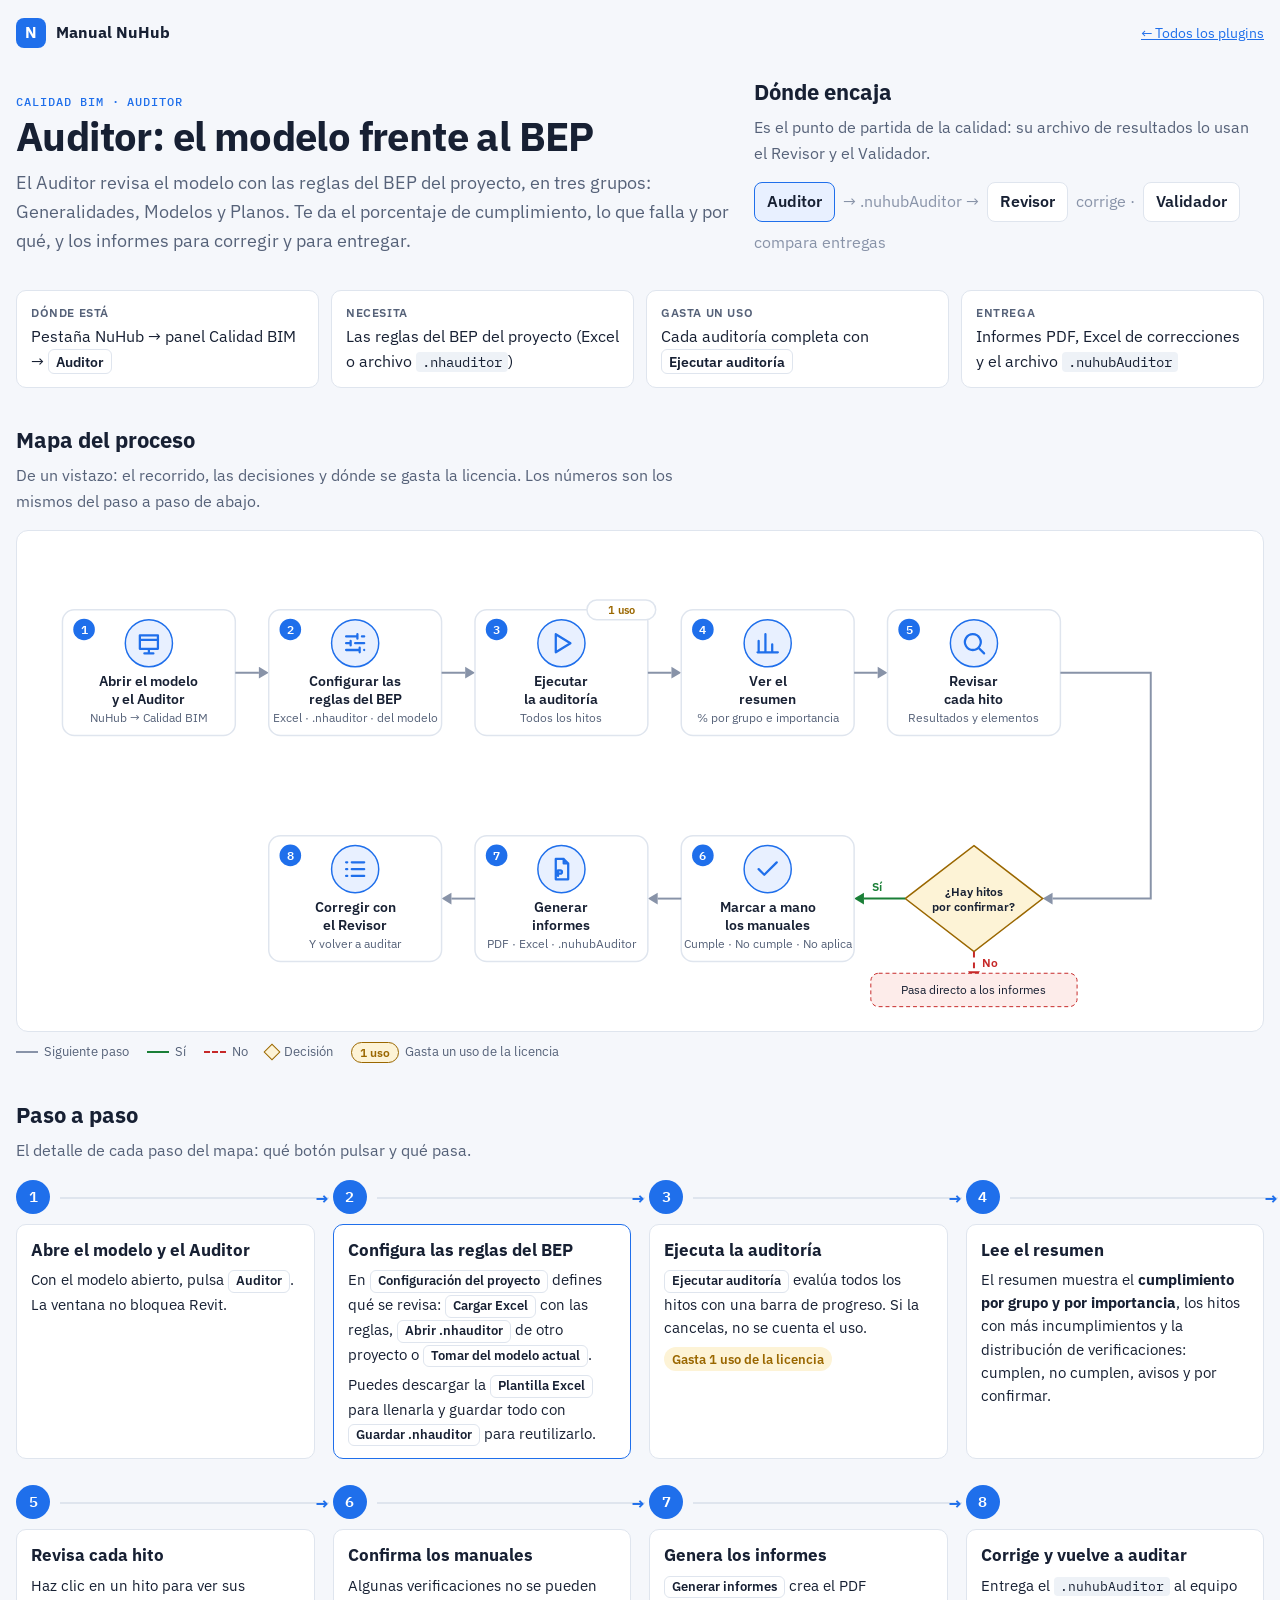
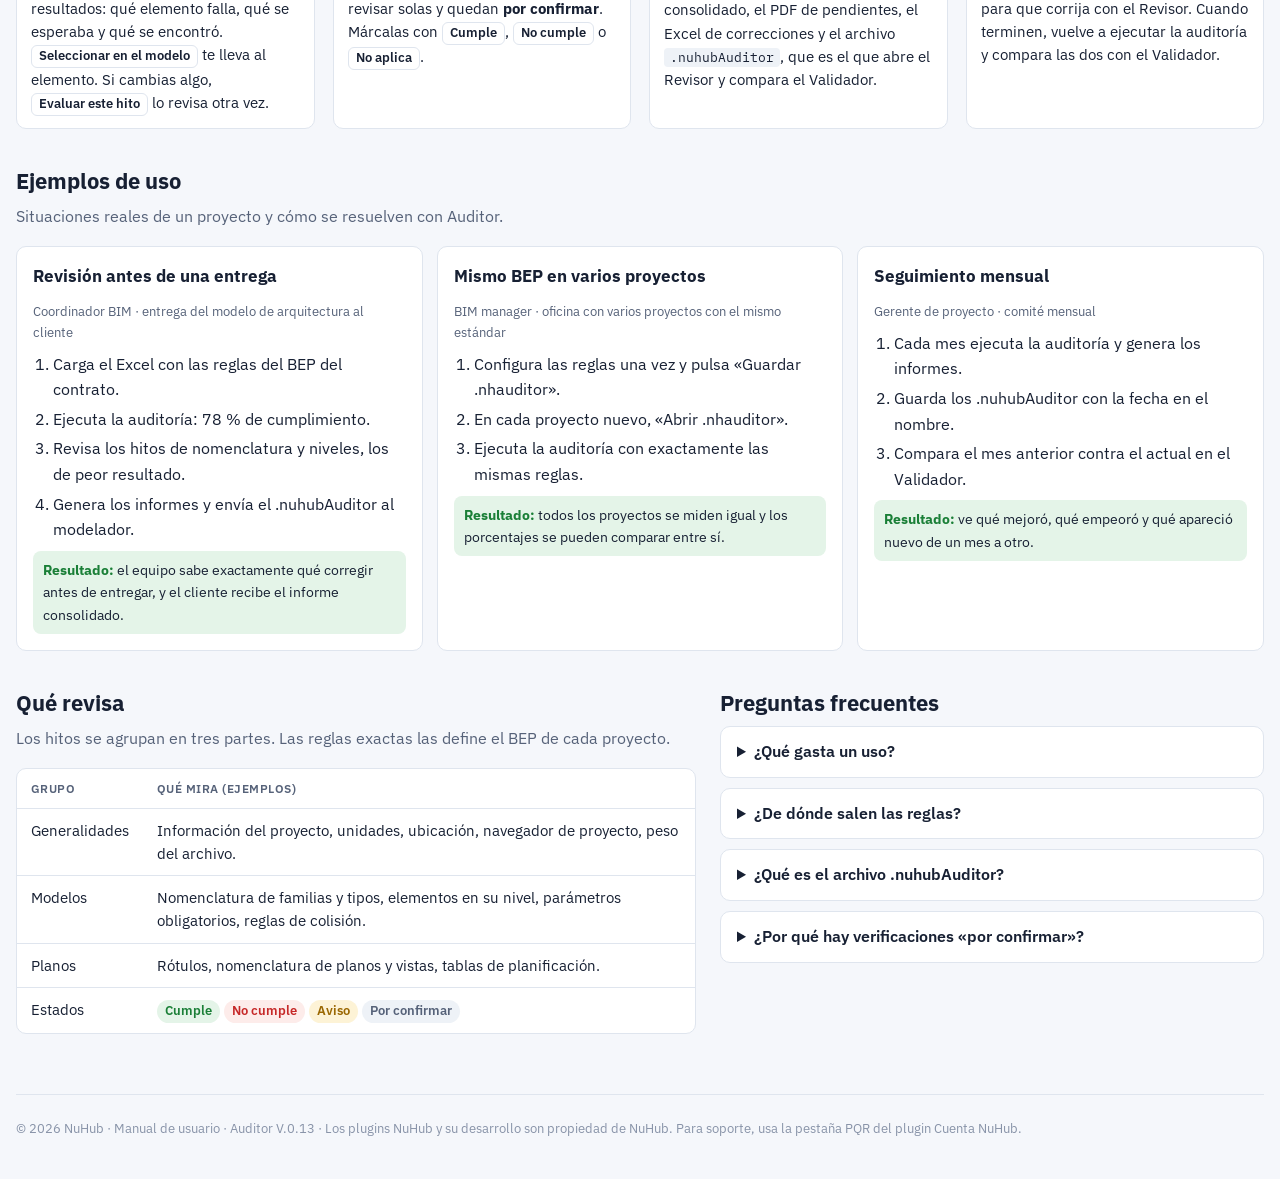
==== auditor/index.html @ d87bd089 "Manual: páginas de los 13 plugins con diagrama de flujo, paso a paso, ejemplos y preguntas (generado" ====
<!doctype html>
<html lang="es">
<head>
<meta charset="utf-8">
<meta name="viewport" content="width=device-width, initial-scale=1, viewport-fit=cover">
<title>Auditor · Manual NuHub</title>
<meta name="description" content="Cómo usar NuHub Auditor en Revit: audita el modelo con las reglas del BEP, muestra el cumplimiento y genera los informes.">
<link rel="preconnect" href="https://fonts.googleapis.com">
<link rel="stylesheet" href="https://fonts.googleapis.com/css2?family=IBM+Plex+Mono:wght@400;500&family=IBM+Plex+Sans:wght@400;500;600;700&display=swap">
<link rel="stylesheet" href="../estilos.css">
</head>
<body>
<div class="barra">
  <a class="marca" href="../"><i>N</i>Manual NuHub</a>
  <a class="volver" href="../">← Todos los plugins</a>
</div>
<main>
  <div class="arriba">
  <header>
    <div class="panel">Calidad BIM · Auditor</div>
    <h1>Auditor: el modelo frente al BEP</h1>
    <p class="entrada">El Auditor revisa el modelo con las reglas del BEP del proyecto, en tres grupos: Generalidades, Modelos y Planos. Te da el porcentaje de cumplimiento, lo que falla y por qué, y los informes para corregir y para entregar.</p>
  </header>
  <section class="encaja">
    <h2>Dónde encaja</h2>
    <p class="bajada">Es el punto de partida de la calidad: su archivo de resultados lo usan el Revisor y el Validador.</p>
    <div class="flujo"><span class="aqui">Auditor</span><em>→ .nuhubAuditor →</em><span class="">Revisor</span><em>corrige ·</em><span class="">Validador</span><em>compara entregas</em></div>
  </section>
  </div>

  <section class="ficha" aria-label="Ficha rápida"><div><b>Dónde está</b>Pestaña NuHub → panel Calidad BIM → <span class="boton">Auditor</span></div><div><b>Necesita</b>Las reglas del BEP del proyecto (Excel o archivo <code>.nhauditor</code>)</div><div><b>Gasta un uso</b>Cada auditoría completa con <span class="boton">Ejecutar auditoría</span></div><div><b>Entrega</b>Informes PDF, Excel de correcciones y el archivo <code>.nuhubAuditor</code></div></section>

  <section>
    <h2>Mapa del proceso</h2>
    <p class="bajada">De un vistazo: el recorrido, las decisiones y dónde se gasta la licencia. Los números son los mismos del paso a paso de abajo.</p>
    <div class="diagrama"><svg viewBox="-20 -30 1240 480" role="img" aria-label="Proceso del Auditor: abrir, configurar las reglas del BEP, ejecutar la auditoría, ver el resumen, revisar cada hito, confirmar los manuales y generar informes."><g class="nodo" transform="translate(12.0,36.0)"><rect width="176" height="128" rx="12"/><circle class="aro" cx="88.0" cy="34" r="24"/><g transform="translate(74.2,20.2) scale(1.15)"><path class="ico" d="M4 5h16v12H4z M4 9h16 M8 21h8 M12 17v4"/></g><circle class="num" cx="22" cy="20" r="11"/><text class="num-t" x="22" y="24.5" text-anchor="middle">1</text><text class="tit" x="88.0" y="78" text-anchor="middle">Abrir el modelo</text><text class="tit" x="88.0" y="96" text-anchor="middle">y el Auditor</text><text class="sub" x="88.0" y="114" text-anchor="middle">NuHub → Calidad BIM</text></g><path class="linea-f" d="M188,100 H212"/><path class="punta" d="M0,-6 L10,0 L0,6 z" transform="translate(212,100) rotate(0)"/><g class="nodo" transform="translate(222.0,36.0)"><rect width="176" height="128" rx="12"/><circle class="aro" cx="88.0" cy="34" r="24"/><g transform="translate(74.2,20.2) scale(1.15)"><path class="ico" d="M4 6h10 M18 6h2 M4 12h4 M12 12h8 M4 18h12 M20 18h0 M14 4v4 M8 10v4 M16 16v4"/></g><circle class="num" cx="22" cy="20" r="11"/><text class="num-t" x="22" y="24.5" text-anchor="middle">2</text><text class="tit" x="88.0" y="78" text-anchor="middle">Configurar las</text><text class="tit" x="88.0" y="96" text-anchor="middle">reglas del BEP</text><text class="sub" x="88.0" y="114" text-anchor="middle">Excel · .nhauditor · del modelo</text></g><path class="linea-f" d="M398,100 H422"/><path class="punta" d="M0,-6 L10,0 L0,6 z" transform="translate(422,100) rotate(0)"/><g class="nodo" transform="translate(432.0,36.0)"><rect width="176" height="128" rx="12"/><circle class="aro" cx="88.0" cy="34" r="24"/><g transform="translate(74.2,20.2) scale(1.15)"><path class="ico" d="M7 4l13 8-13 8z"/></g><circle class="num" cx="22" cy="20" r="11"/><text class="num-t" x="22" y="24.5" text-anchor="middle">3</text><text class="tit" x="88.0" y="78" text-anchor="middle">Ejecutar</text><text class="tit" x="88.0" y="96" text-anchor="middle">la auditoría</text><text class="sub" x="88.0" y="114" text-anchor="middle">Todos los hitos</text><rect class="uso-r" x="114" y="-10" width="70" height="20" rx="10"/><text class="uso-t" x="149.0" y="4" text-anchor="middle">1 uso</text></g><path class="linea-f" d="M608,100 H632"/><path class="punta" d="M0,-6 L10,0 L0,6 z" transform="translate(632,100) rotate(0)"/><g class="nodo" transform="translate(642.0,36.0)"><rect width="176" height="128" rx="12"/><circle class="aro" cx="88.0" cy="34" r="24"/><g transform="translate(74.2,20.2) scale(1.15)"><path class="ico" d="M4 20V10 M10 20V4 M16 20v-7 M3 20h18"/></g><circle class="num" cx="22" cy="20" r="11"/><text class="num-t" x="22" y="24.5" text-anchor="middle">4</text><text class="tit" x="88.0" y="78" text-anchor="middle">Ver el</text><text class="tit" x="88.0" y="96" text-anchor="middle">resumen</text><text class="sub" x="88.0" y="114" text-anchor="middle">% por grupo e importancia</text></g><path class="linea-f" d="M818,100 H842"/><path class="punta" d="M0,-6 L10,0 L0,6 z" transform="translate(842,100) rotate(0)"/><g class="nodo" transform="translate(852.0,36.0)"><rect width="176" height="128" rx="12"/><circle class="aro" cx="88.0" cy="34" r="24"/><g transform="translate(74.2,20.2) scale(1.15)"><path class="ico" d="M11 4a7 7 0 1 0 0.01 0z M16 16l5 5"/></g><circle class="num" cx="22" cy="20" r="11"/><text class="num-t" x="22" y="24.5" text-anchor="middle">5</text><text class="tit" x="88.0" y="78" text-anchor="middle">Revisar</text><text class="tit" x="88.0" y="96" text-anchor="middle">cada hito</text><text class="sub" x="88.0" y="114" text-anchor="middle">Resultados y elementos</text></g><path class="linea-f" d="M1028,100 H1120 V330 H1020"/><path class="punta" d="M0,-6 L10,0 L0,6 z" transform="translate(1020,330) rotate(180)"/><polygon class="rombo" points="940,276 1010,330 940,384 870,330"/><text class="rombo-t" x="940" y="327" text-anchor="middle">¿Hay hitos</text><text class="rombo-t" x="940" y="343" text-anchor="middle">por confirmar?</text><path class="linea-no" d="M940,384 V404"/><path class="punta-no" d="M0,-6 L10,0 L0,6 z" transform="translate(940,404) rotate(90)"/><text class="etq no" x="948" y="400">No</text><g class="nota"><rect x="835" y="406" width="210" height="34" rx="8"/><text x="940" y="427" text-anchor="middle">Pasa directo a los informes</text></g><path class="linea-si" d="M870,330 H828"/><path class="punta-si" d="M0,-6 L10,0 L0,6 z" transform="translate(828,330) rotate(180)"/><text class="etq si" x="836" y="322">Sí</text><g class="nodo" transform="translate(642.0,266.0)"><rect width="176" height="128" rx="12"/><circle class="aro" cx="88.0" cy="34" r="24"/><g transform="translate(74.2,20.2) scale(1.15)"><path class="ico" d="M4 12l5 5L20 6"/></g><circle class="num" cx="22" cy="20" r="11"/><text class="num-t" x="22" y="24.5" text-anchor="middle">6</text><text class="tit" x="88.0" y="78" text-anchor="middle">Marcar a mano</text><text class="tit" x="88.0" y="96" text-anchor="middle">los manuales</text><text class="sub" x="88.0" y="114" text-anchor="middle">Cumple · No cumple · No aplica</text></g><path class="linea-f" d="M642,330 H618"/><path class="punta" d="M0,-6 L10,0 L0,6 z" transform="translate(618,330) rotate(180)"/><g class="nodo" transform="translate(432.0,266.0)"><rect width="176" height="128" rx="12"/><circle class="aro" cx="88.0" cy="34" r="24"/><g transform="translate(74.2,20.2) scale(1.15)"><path class="ico" d="M7 3h7l4 4v14H7z M14 3v4h4 M9 13h2a1.5 1.5 0 0 1 0 3H9v-3z M9 16v2"/></g><circle class="num" cx="22" cy="20" r="11"/><text class="num-t" x="22" y="24.5" text-anchor="middle">7</text><text class="tit" x="88.0" y="78" text-anchor="middle">Generar</text><text class="tit" x="88.0" y="96" text-anchor="middle">informes</text><text class="sub" x="88.0" y="114" text-anchor="middle">PDF · Excel · .nuhubAuditor</text></g><path class="linea-f" d="M432,330 H408"/><path class="punta" d="M0,-6 L10,0 L0,6 z" transform="translate(408,330) rotate(180)"/><g class="nodo" transform="translate(222.0,266.0)"><rect width="176" height="128" rx="12"/><circle class="aro" cx="88.0" cy="34" r="24"/><g transform="translate(74.2,20.2) scale(1.15)"><path class="ico" d="M9 6h11 M9 12h11 M9 18h11 M4 6h1 M4 12h1 M4 18h1"/></g><circle class="num" cx="22" cy="20" r="11"/><text class="num-t" x="22" y="24.5" text-anchor="middle">8</text><text class="tit" x="88.0" y="78" text-anchor="middle">Corregir con</text><text class="tit" x="88.0" y="96" text-anchor="middle">el Revisor</text><text class="sub" x="88.0" y="114" text-anchor="middle">Y volver a auditar</text></g></svg></div>
    <div class="leyenda-f">
      <span><i></i> Siguiente paso</span><span><i class="si"></i> Sí</span><span><i class="no"></i> No</span>
      <span><b class="r"></b> Decisión</span><span><span class="paso-uso">1 uso</span> Gasta un uso de la licencia</span>
    </div>
  </section>

  <section>
    <h2>Paso a paso</h2>
    <p class="bajada">El detalle de cada paso del mapa: qué botón pulsar y qué pasa.</p>
    <div class="proceso"><div class="paso"><div><h3>Abre el modelo y el Auditor</h3><p>Con el modelo abierto, pulsa <span class="boton">Auditor</span>. La ventana no bloquea Revit.</p></div></div><div class="paso decision"><div><h3>Configura las reglas del BEP</h3><p>En <span class="boton">Configuración del proyecto</span> defines qué se revisa: <span class="boton">Cargar Excel</span> con las reglas, <span class="boton">Abrir .nhauditor</span> de otro proyecto o <span class="boton">Tomar del modelo actual</span>.</p><p>Puedes descargar la <span class="boton">Plantilla Excel</span> para llenarla y guardar todo con <span class="boton">Guardar .nhauditor</span> para reutilizarlo.</p></div></div><div class="paso"><div><h3>Ejecuta la auditoría</h3><p><span class="boton">Ejecutar auditoría</span> evalúa todos los hitos con una barra de progreso. Si la cancelas, no se cuenta el uso.</p><span class="uso">Gasta 1 uso de la licencia</span></div></div><div class="paso"><div><h3>Lee el resumen</h3><p>El resumen muestra el <b>cumplimiento por grupo y por importancia</b>, los hitos con más incumplimientos y la distribución de verificaciones: cumplen, no cumplen, avisos y por confirmar.</p></div></div><div class="paso"><div><h3>Revisa cada hito</h3><p>Haz clic en un hito para ver sus resultados: qué elemento falla, qué se esperaba y qué se encontró. <span class="boton">Seleccionar en el modelo</span> te lleva al elemento. Si cambias algo, <span class="boton">Evaluar este hito</span> lo revisa otra vez.</p></div></div><div class="paso"><div><h3>Confirma los manuales</h3><p>Algunas verificaciones no se pueden revisar solas y quedan <b>por confirmar</b>. Márcalas con <span class="boton">Cumple</span>, <span class="boton">No cumple</span> o <span class="boton">No aplica</span>.</p></div></div><div class="paso"><div><h3>Genera los informes</h3><p><span class="boton">Generar informes</span> crea el PDF consolidado, el PDF de pendientes, el Excel de correcciones y el archivo <code>.nuhubAuditor</code>, que es el que abre el Revisor y compara el Validador.</p></div></div><div class="paso"><div><h3>Corrige y vuelve a auditar</h3><p>Entrega el <code>.nuhubAuditor</code> al equipo para que corrija con el Revisor. Cuando terminen, vuelve a ejecutar la auditoría y compara las dos con el Validador.</p></div></div></div>
  </section>

  <section>
    <h2>Ejemplos de uso</h2>
    <p class="bajada">Situaciones reales de un proyecto y cómo se resuelven con Auditor.</p>
    <div class="ejemplos"><article class="ejemplo"><h3>Revisión antes de una entrega</h3><p class="quien">Coordinador BIM · entrega del modelo de arquitectura al cliente</p><ol><li>Carga el Excel con las reglas del BEP del contrato.</li><li>Ejecuta la auditoría: 78 % de cumplimiento.</li><li>Revisa los hitos de nomenclatura y niveles, los de peor resultado.</li><li>Genera los informes y envía el .nuhubAuditor al modelador.</li></ol><p class="resultado"><b>Resultado:</b> el equipo sabe exactamente qué corregir antes de entregar, y el cliente recibe el informe consolidado.</p></article><article class="ejemplo"><h3>Mismo BEP en varios proyectos</h3><p class="quien">BIM manager · oficina con varios proyectos con el mismo estándar</p><ol><li>Configura las reglas una vez y pulsa «Guardar .nhauditor».</li><li>En cada proyecto nuevo, «Abrir .nhauditor».</li><li>Ejecuta la auditoría con exactamente las mismas reglas.</li></ol><p class="resultado"><b>Resultado:</b> todos los proyectos se miden igual y los porcentajes se pueden comparar entre sí.</p></article><article class="ejemplo"><h3>Seguimiento mensual</h3><p class="quien">Gerente de proyecto · comité mensual</p><ol><li>Cada mes ejecuta la auditoría y genera los informes.</li><li>Guarda los .nuhubAuditor con la fecha en el nombre.</li><li>Compara el mes anterior contra el actual en el Validador.</li></ol><p class="resultado"><b>Resultado:</b> ve qué mejoró, qué empeoró y qué apareció nuevo de un mes a otro.</p></article></div>
  </section>

  <div class="dos">
  <section><h2>Qué revisa</h2><p class="bajada">Los hitos se agrupan en tres partes. Las reglas exactas las define el BEP de cada proyecto.</p><div class="tabla"><table><thead><tr><th>Grupo</th><th>Qué mira (ejemplos)</th></tr></thead><tbody><tr><td>Generalidades</td><td>Información del proyecto, unidades, ubicación, navegador de proyecto, peso del archivo.</td></tr><tr><td>Modelos</td><td>Nomenclatura de familias y tipos, elementos en su nivel, parámetros obligatorios, reglas de colisión.</td></tr><tr><td>Planos</td><td>Rótulos, nomenclatura de planos y vistas, tablas de planificación.</td></tr><tr><td>Estados</td><td><span class="estado corregido">Cumple</span> <span class="estado pendiente">No cumple</span> <span class="estado noexiste">Aviso</span> <span class="estado noaplica">Por confirmar</span></td></tr></tbody></table></div></section>
  <section><h2>Preguntas frecuentes</h2><div class="preguntas"><details><summary>¿Qué gasta un uso?</summary><p>Cada auditoría completa con «Ejecutar auditoría». Evaluar un hito suelto, revisar resultados y generar informes no gasta usos. Si cancelas la auditoría a mitad, no se cuenta.</p></details><details><summary>¿De dónde salen las reglas?</summary><p>Del BEP de tu proyecto. Las cargas desde Excel (hay una plantilla), desde un .nhauditor guardado o tomándolas del modelo actual, y las ajustas en «Configuración del proyecto».</p></details><details><summary>¿Qué es el archivo .nuhubAuditor?</summary><p>Es el resultado de la auditoría con un código de integridad: no se puede editar a mano. Lo abre el Revisor para corregir y lo compara el Validador.</p></details><details><summary>¿Por qué hay verificaciones «por confirmar»?</summary><p>Algunas cosas no se pueden comprobar solas desde el modelo. Quedan para que tú las marques; hasta entonces no suman ni restan.</p></details></div></section>
  </div>
</main>
<footer>© 2026 NuHub · Manual de usuario · Auditor V.0.13 · Los plugins NuHub y su desarrollo son propiedad de NuHub. Para soporte, usa la pestaña PQR del plugin Cuenta NuHub.</footer>
</body>
</html>
---- estilos.css ----
/* Manual NuHub · estilos comunes de todas las páginas */
:root {
  --fondo: #f5f7fb; --hoja: #ffffff; --linea: #dfe5ee; --texto: #172033; --suave: #566279; --tenue: #8893a8;
  --azul: #1f6feb; --azul-suave: #e8f0ff; --rojo: #c62828; --rojo-suave: #fdecea; --verde: #1a7f37; --verde-suave: #e4f4e8;
  --ambar: #9a6700; --ambar-suave: #fdf3d6; --codigo: #eef2f7;
  --fuente: "IBM Plex Sans", "Segoe UI", system-ui, sans-serif; --mono: "IBM Plex Mono", Consolas, monospace;
}
@media (prefers-color-scheme: dark) {
  :root {
    --fondo: #0e131d; --hoja: #151c29; --linea: #263042; --texto: #e5ebf4; --suave: #a4afc3; --tenue: #75819b;
    --azul: #5b9bff; --azul-suave: #182a48; --rojo: #ff7b72; --rojo-suave: #3a1d1d; --verde: #5cc27a; --verde-suave: #15301f;
    --ambar: #e3b54a; --ambar-suave: #33290f; --codigo: #1d2636; color-scheme: dark;
  }
}
* { box-sizing: border-box; }
body { margin: 0; background: var(--fondo); color: var(--texto); font: 16px/1.6 var(--fuente);
       padding-left: max(16px, env(safe-area-inset-left, 0px)); padding-right: max(16px, env(safe-area-inset-right, 0px)); }
a { color: var(--azul); }
img { max-width: 100%; }
code, kbd { font-family: var(--mono); font-size: .88em; background: var(--codigo); padding: 1px 6px; border-radius: 4px; }
.boton { display: inline-block; font-weight: 600; background: var(--hoja); border: 1px solid var(--linea); border-radius: 6px; padding: 0 7px;
         font-size: .9em; white-space: nowrap; }

.barra { max-width: 1320px; margin: 0 auto; display: flex; align-items: center; gap: 12px; padding-block: 18px; }
.marca { display: flex; align-items: center; gap: 10px; text-decoration: none; color: var(--texto); font-weight: 700; }
.marca i { width: 30px; height: 30px; border-radius: 8px; background: var(--azul); color: #fff; display: grid; place-items: center; font-style: normal; }
.barra .volver { margin-left: auto; font-size: 14px; }

main { max-width: 1320px; margin: 0 auto; padding-block: 8px 60px; display: grid; gap: 34px; }
h1 { font-size: clamp(28px, 4.2vw, 40px); line-height: 1.12; margin: 6px 0 10px; letter-spacing: -.015em; text-wrap: balance; }
h2 { font-size: 22px; margin: 0 0 6px; text-wrap: balance; }
h3 { font-size: 17px; margin: 0 0 4px; }
p { margin: 0; max-width: 70ch; }
.panel { font: 500 12px/1 var(--mono); letter-spacing: .08em; text-transform: uppercase; color: var(--azul); }
.entrada { color: var(--suave); font-size: 18px; max-width: 66ch; }
.bajada { color: var(--suave); margin-bottom: 16px; }

/* Ficha rápida */
.ficha { display: grid; grid-template-columns: repeat(auto-fit, minmax(210px, 1fr)); gap: 12px; }
.ficha div { background: var(--hoja); border: 1px solid var(--linea); border-radius: 10px; padding: 12px 14px; }
.ficha b { display: block; font-size: 12px; color: var(--suave); font-weight: 600; text-transform: uppercase; letter-spacing: .05em; margin-bottom: 2px; }

/* Mapa del proceso: horizontal, de izquierda a derecha, en filas de 4 */
.proceso { display: grid; grid-template-columns: repeat(4, minmax(0, 1fr)); gap: 26px 18px; counter-reset: paso; }
.paso { display: grid; grid-template-rows: auto 1fr; gap: 10px; position: relative; min-width: 0; }
.paso::before { counter-increment: paso; content: counter(paso); width: 34px; height: 34px; border-radius: 50%; background: var(--azul); color: #fff;
                font: 600 15px/34px var(--mono); text-align: center; position: relative; z-index: 1; }
.paso:not(:last-child)::after { content: "→"; position: absolute; top: 4px; left: 44px; right: -14px; height: 26px; color: var(--azul); font-weight: 700;
                                text-align: right; border-top: 2px solid var(--linea); transform: translateY(13px); line-height: 0; }
.paso > div { background: var(--hoja); border: 1px solid var(--linea); border-radius: 10px; padding: 12px 14px; min-width: 0; font-size: 14.5px; }
.paso p { font-size: 14.5px; }
.paso p + p, .paso p + ul, .paso ul + p { margin-top: 6px; }
.paso ul { margin: 6px 0 0; padding-left: 18px; }
.paso .uso { display: inline-block; margin-top: 8px; font-size: 12.5px; font-weight: 600; color: var(--ambar); background: var(--ambar-suave);
             padding: 2px 8px; border-radius: 999px; }
.paso.decision > div { border-color: var(--azul); }
@media (max-width: 1100px) { .proceso { grid-template-columns: repeat(2, minmax(0, 1fr)); } }
@media (max-width: 640px) {
  .proceso { grid-template-columns: 1fr; }
  .paso:not(:last-child)::after { display: none; }
}

/* Dos columnas: secciones lado a lado */
.dos { display: grid; grid-template-columns: minmax(0, 1.25fr) minmax(0, 1fr); gap: 24px; align-items: start; }
.dos > * { min-width: 0; }
.arriba { display: grid; grid-template-columns: minmax(0, 1.4fr) minmax(0, 1fr); gap: 24px; align-items: end; }
@media (max-width: 900px) { .dos, .arriba { grid-template-columns: 1fr; } }
td, th { font-size: 14.5px; }

/* Ramas: qué pasa con cada tipo de hallazgo */
.tabla { background: var(--hoja); border: 1px solid var(--linea); border-radius: 10px; overflow-x: auto; }
table { width: 100%; border-collapse: collapse; font-size: 15px; }
th { text-align: left; font-size: 12px; color: var(--suave); font-weight: 600; padding: 10px 14px; border-bottom: 1px solid var(--linea);
     text-transform: uppercase; letter-spacing: .04em; }
td { padding: 10px 14px; border-bottom: 1px solid var(--linea); vertical-align: top; }
tr:last-child td { border-bottom: 0; }

/* Ejemplos */
.ejemplos { display: grid; grid-template-columns: repeat(auto-fit, minmax(280px, 1fr)); gap: 14px; }
.ejemplo { background: var(--hoja); border: 1px solid var(--linea); border-radius: 10px; padding: 16px; display: grid; gap: 8px; align-content: start; min-width: 0; }
.ejemplo .quien { font-size: 13px; color: var(--suave); }
.ejemplo ol { margin: 0; padding-left: 20px; display: grid; gap: 4px; }
.ejemplo .resultado { font-size: 14px; background: var(--verde-suave); color: var(--texto); border-radius: 8px; padding: 8px 10px; }
.ejemplo .resultado b { color: var(--verde); }

/* Estados */
.estado { display: inline-block; font-size: 13px; font-weight: 600; padding: 1px 8px; border-radius: 999px; white-space: nowrap; }
.pendiente { color: var(--rojo); background: var(--rojo-suave); }
.corregido { color: var(--verde); background: var(--verde-suave); }
.noaplica { color: var(--suave); background: var(--codigo); }
.noexiste { color: var(--ambar); background: var(--ambar-suave); }

/* Flujo entre plugins */
.flujo { display: flex; flex-wrap: wrap; align-items: center; gap: 8px; }
.flujo span { background: var(--hoja); border: 1px solid var(--linea); border-radius: 8px; padding: 6px 12px; font-weight: 600; }
.flujo span.aqui { border-color: var(--azul); background: var(--azul-suave); }
.flujo em { color: var(--tenue); font-style: normal; }

.preguntas { display: grid; gap: 10px; }
.preguntas details { background: var(--hoja); border: 1px solid var(--linea); border-radius: 10px; padding: 12px 16px; }
.preguntas summary { cursor: pointer; font-weight: 600; }
.preguntas details p { margin-top: 8px; color: var(--suave); }

/* Portada */
.grupo { display: grid; gap: 12px; }
.tarjetas { display: grid; grid-template-columns: repeat(auto-fill, minmax(230px, 1fr)); gap: 12px; }
.tarjeta { background: var(--hoja); border: 1px solid var(--linea); border-radius: 10px; padding: 14px 16px; text-decoration: none; color: var(--texto);
           display: grid; gap: 4px; }
a.tarjeta:hover { border-color: var(--azul); }
.tarjeta b { font-size: 17px; }
.tarjeta span { color: var(--suave); font-size: 14px; }
.tarjeta.pronto { opacity: .6; }
.tarjeta.pronto small { color: var(--tenue); }

footer { max-width: 1320px; margin: 0 auto; padding-block: 24px 40px; border-top: 1px solid var(--linea); color: var(--tenue); font-size: 13px; }
:focus-visible { outline: 2px solid var(--azul); outline-offset: 2px; }

/* Diagrama de flujo con íconos (SVG). Colores desde los tokens para que funcione en claro y oscuro */
.diagrama { background: var(--hoja); border: 1px solid var(--linea); border-radius: 12px; padding: 14px; overflow-x: auto; }
.diagrama svg { display: block; width: 100%; min-width: 900px; height: auto; }
.diagrama .nodo rect { fill: var(--hoja); stroke: var(--linea); stroke-width: 1.5; }
.diagrama .nodo .aro { fill: var(--azul-suave); stroke: var(--azul); stroke-width: 1.5; }
.diagrama .nodo .ico { fill: none; stroke: var(--azul); stroke-width: 2; stroke-linecap: round; stroke-linejoin: round; }
.diagrama .nodo .num { fill: var(--azul); }
.diagrama .nodo .num-t { fill: #fff; font: 600 12px var(--mono); }
.diagrama .tit { fill: var(--texto); font: 600 14px var(--fuente); }
.diagrama .sub { fill: var(--suave); font: 400 12px var(--fuente); }
.diagrama .rombo { fill: var(--ambar-suave); stroke: var(--ambar); stroke-width: 1.5; }
.diagrama .rombo-t { fill: var(--texto); font: 600 12.5px var(--fuente); }
.diagrama .linea-f { fill: none; stroke: var(--tenue); stroke-width: 2; }
.diagrama .linea-si { fill: none; stroke: var(--verde); stroke-width: 2; }
.diagrama .linea-no { fill: none; stroke: var(--rojo); stroke-width: 2; stroke-dasharray: 6 5; }
.diagrama .etq { font: 600 12px var(--fuente); }
.diagrama .etq.si { fill: var(--verde); } .diagrama .etq.no { fill: var(--rojo); }
.diagrama .uso-r { fill: var(--ambar-suave); stroke: var(--ambar); stroke-width: 1; }
.diagrama .uso-t { fill: var(--ambar); font: 600 11px var(--fuente); }
.diagrama .nota rect { fill: var(--rojo-suave); stroke: var(--rojo); stroke-width: 1; stroke-dasharray: 4 3; }
.diagrama .nota text { fill: var(--texto); font: 400 12px var(--fuente); }
.diagrama .punta { fill: var(--tenue); } .diagrama .punta-si { fill: var(--verde); } .diagrama .punta-no { fill: var(--rojo); }
.leyenda-f { display: flex; flex-wrap: wrap; gap: 8px 18px; margin-top: 10px; color: var(--suave); font-size: 13px; }
.leyenda-f span { display: inline-flex; align-items: center; gap: 6px; }
.leyenda-f i { display: inline-block; width: 22px; height: 0; border-top: 2px solid var(--tenue); }
.leyenda-f i.si { border-color: var(--verde); } .leyenda-f i.no { border-color: var(--rojo); border-top-style: dashed; }
.leyenda-f b.r { display: inline-block; width: 12px; height: 12px; transform: rotate(45deg); background: var(--ambar-suave); border: 1.5px solid var(--ambar); }
.paso-uso { font-size: 12px; font-weight: 600; color: var(--ambar); background: var(--ambar-suave); border: 1px solid var(--ambar); padding: 0 8px; border-radius: 999px; }
main > *, section { min-width: 0; }
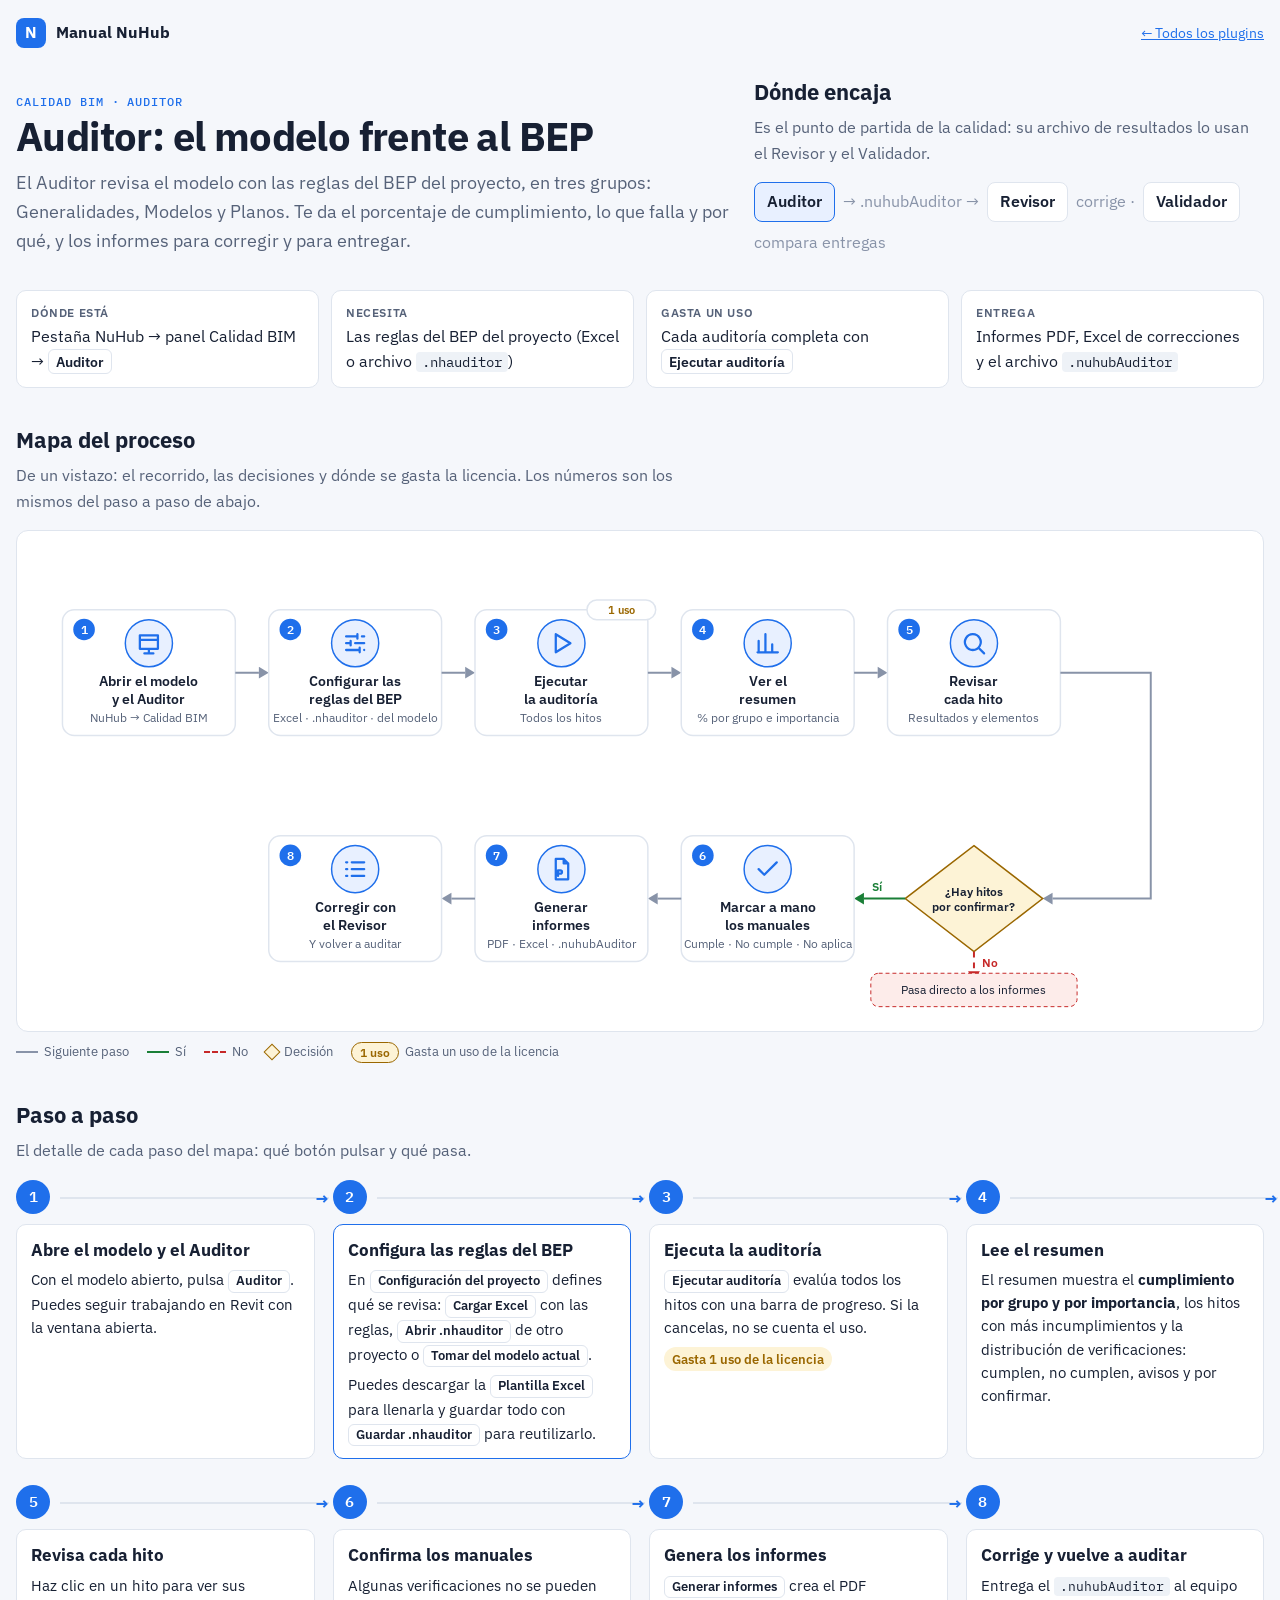
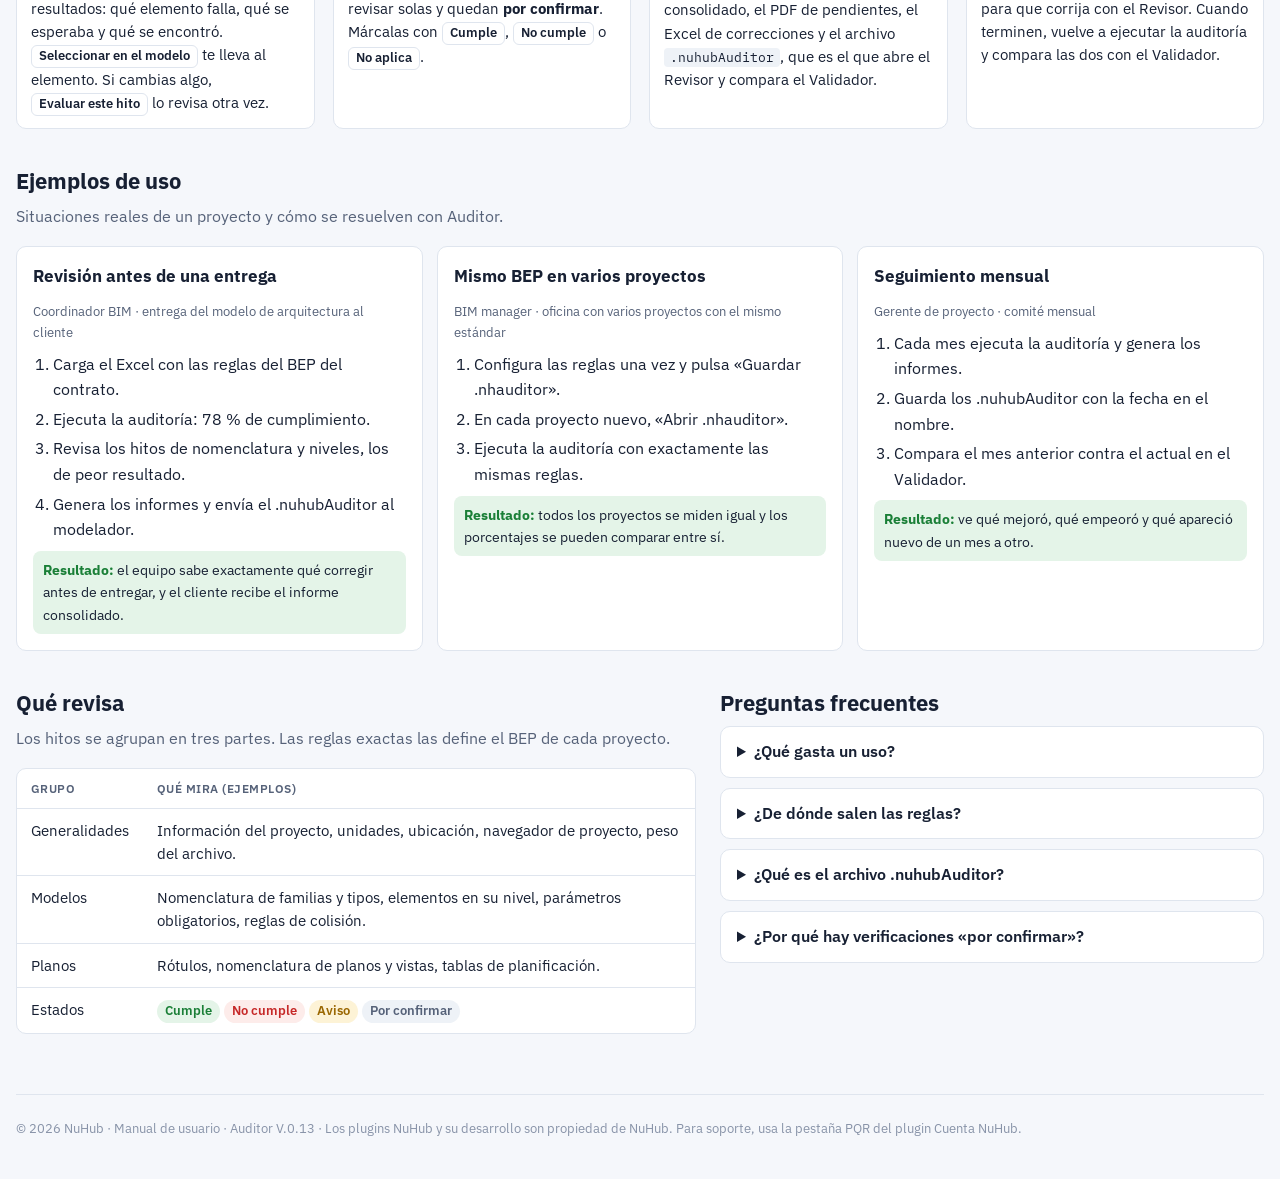
==== commit 9bd6d17a: "Manual: cambios de los plugins (Cantidades «Generar informe», Datos del informe, .nuhub obligatorios" ====
--- a/auditor/index.html
+++ b/auditor/index.html
@@ -43,7 +43,7 @@
   <section>
     <h2>Paso a paso</h2>
     <p class="bajada">El detalle de cada paso del mapa: qué botón pulsar y qué pasa.</p>
-    <div class="proceso"><div class="paso"><div><h3>Abre el modelo y el Auditor</h3><p>Con el modelo abierto, pulsa <span class="boton">Auditor</span>. La ventana no bloquea Revit.</p></div></div><div class="paso decision"><div><h3>Configura las reglas del BEP</h3><p>En <span class="boton">Configuración del proyecto</span> defines qué se revisa: <span class="boton">Cargar Excel</span> con las reglas, <span class="boton">Abrir .nhauditor</span> de otro proyecto o <span class="boton">Tomar del modelo actual</span>.</p><p>Puedes descargar la <span class="boton">Plantilla Excel</span> para llenarla y guardar todo con <span class="boton">Guardar .nhauditor</span> para reutilizarlo.</p></div></div><div class="paso"><div><h3>Ejecuta la auditoría</h3><p><span class="boton">Ejecutar auditoría</span> evalúa todos los hitos con una barra de progreso. Si la cancelas, no se cuenta el uso.</p><span class="uso">Gasta 1 uso de la licencia</span></div></div><div class="paso"><div><h3>Lee el resumen</h3><p>El resumen muestra el <b>cumplimiento por grupo y por importancia</b>, los hitos con más incumplimientos y la distribución de verificaciones: cumplen, no cumplen, avisos y por confirmar.</p></div></div><div class="paso"><div><h3>Revisa cada hito</h3><p>Haz clic en un hito para ver sus resultados: qué elemento falla, qué se esperaba y qué se encontró. <span class="boton">Seleccionar en el modelo</span> te lleva al elemento. Si cambias algo, <span class="boton">Evaluar este hito</span> lo revisa otra vez.</p></div></div><div class="paso"><div><h3>Confirma los manuales</h3><p>Algunas verificaciones no se pueden revisar solas y quedan <b>por confirmar</b>. Márcalas con <span class="boton">Cumple</span>, <span class="boton">No cumple</span> o <span class="boton">No aplica</span>.</p></div></div><div class="paso"><div><h3>Genera los informes</h3><p><span class="boton">Generar informes</span> crea el PDF consolidado, el PDF de pendientes, el Excel de correcciones y el archivo <code>.nuhubAuditor</code>, que es el que abre el Revisor y compara el Validador.</p></div></div><div class="paso"><div><h3>Corrige y vuelve a auditar</h3><p>Entrega el <code>.nuhubAuditor</code> al equipo para que corrija con el Revisor. Cuando terminen, vuelve a ejecutar la auditoría y compara las dos con el Validador.</p></div></div></div>
+    <div class="proceso"><div class="paso"><div><h3>Abre el modelo y el Auditor</h3><p>Con el modelo abierto, pulsa <span class="boton">Auditor</span>. Puedes seguir trabajando en Revit con la ventana abierta.</p></div></div><div class="paso decision"><div><h3>Configura las reglas del BEP</h3><p>En <span class="boton">Configuración del proyecto</span> defines qué se revisa: <span class="boton">Cargar Excel</span> con las reglas, <span class="boton">Abrir .nhauditor</span> de otro proyecto o <span class="boton">Tomar del modelo actual</span>.</p><p>Puedes descargar la <span class="boton">Plantilla Excel</span> para llenarla y guardar todo con <span class="boton">Guardar .nhauditor</span> para reutilizarlo.</p></div></div><div class="paso"><div><h3>Ejecuta la auditoría</h3><p><span class="boton">Ejecutar auditoría</span> evalúa todos los hitos con una barra de progreso. Si la cancelas, no se cuenta el uso.</p><span class="uso">Gasta 1 uso de la licencia</span></div></div><div class="paso"><div><h3>Lee el resumen</h3><p>El resumen muestra el <b>cumplimiento por grupo y por importancia</b>, los hitos con más incumplimientos y la distribución de verificaciones: cumplen, no cumplen, avisos y por confirmar.</p></div></div><div class="paso"><div><h3>Revisa cada hito</h3><p>Haz clic en un hito para ver sus resultados: qué elemento falla, qué se esperaba y qué se encontró. <span class="boton">Seleccionar en el modelo</span> te lleva al elemento. Si cambias algo, <span class="boton">Evaluar este hito</span> lo revisa otra vez.</p></div></div><div class="paso"><div><h3>Confirma los manuales</h3><p>Algunas verificaciones no se pueden revisar solas y quedan <b>por confirmar</b>. Márcalas con <span class="boton">Cumple</span>, <span class="boton">No cumple</span> o <span class="boton">No aplica</span>.</p></div></div><div class="paso"><div><h3>Genera los informes</h3><p><span class="boton">Generar informes</span> crea el PDF consolidado, el PDF de pendientes, el Excel de correcciones y el archivo <code>.nuhubAuditor</code>, que es el que abre el Revisor y compara el Validador.</p></div></div><div class="paso"><div><h3>Corrige y vuelve a auditar</h3><p>Entrega el <code>.nuhubAuditor</code> al equipo para que corrija con el Revisor. Cuando terminen, vuelve a ejecutar la auditoría y compara las dos con el Validador.</p></div></div></div>
   </section>
 
   <section>
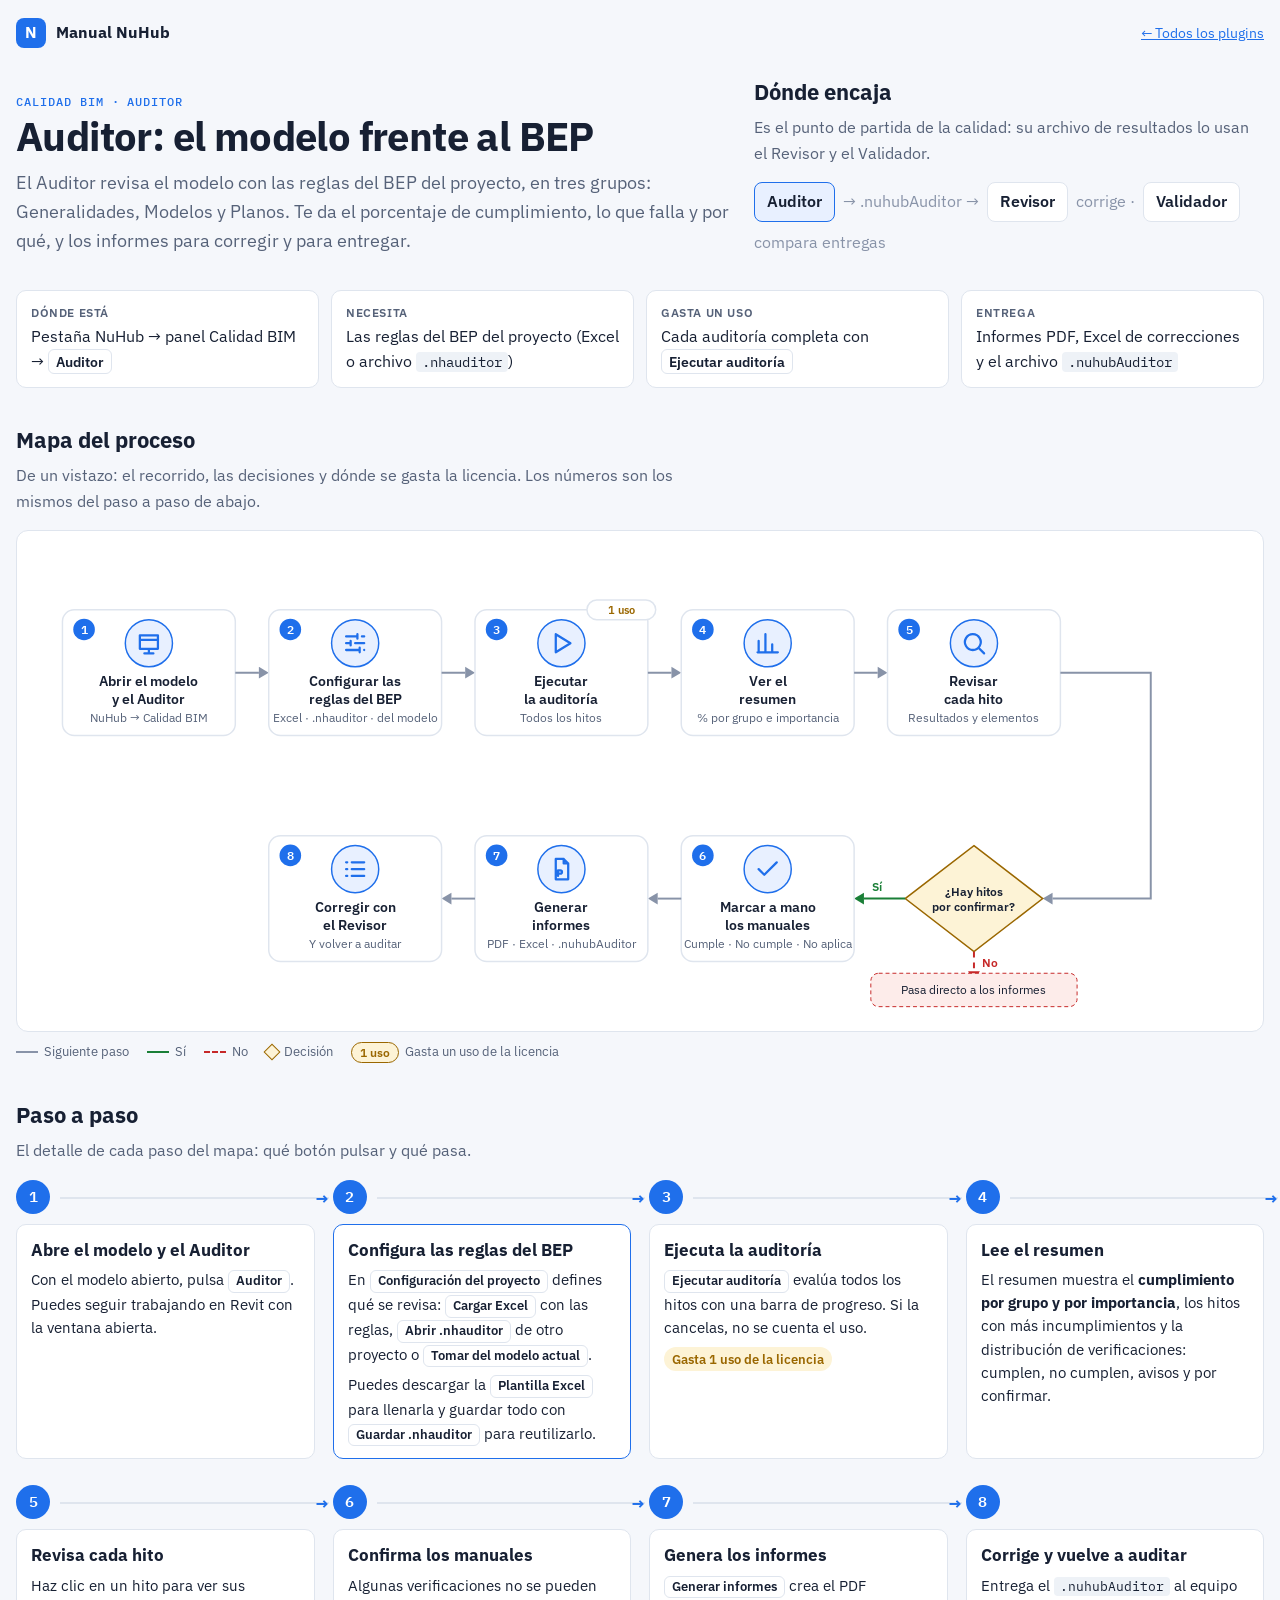
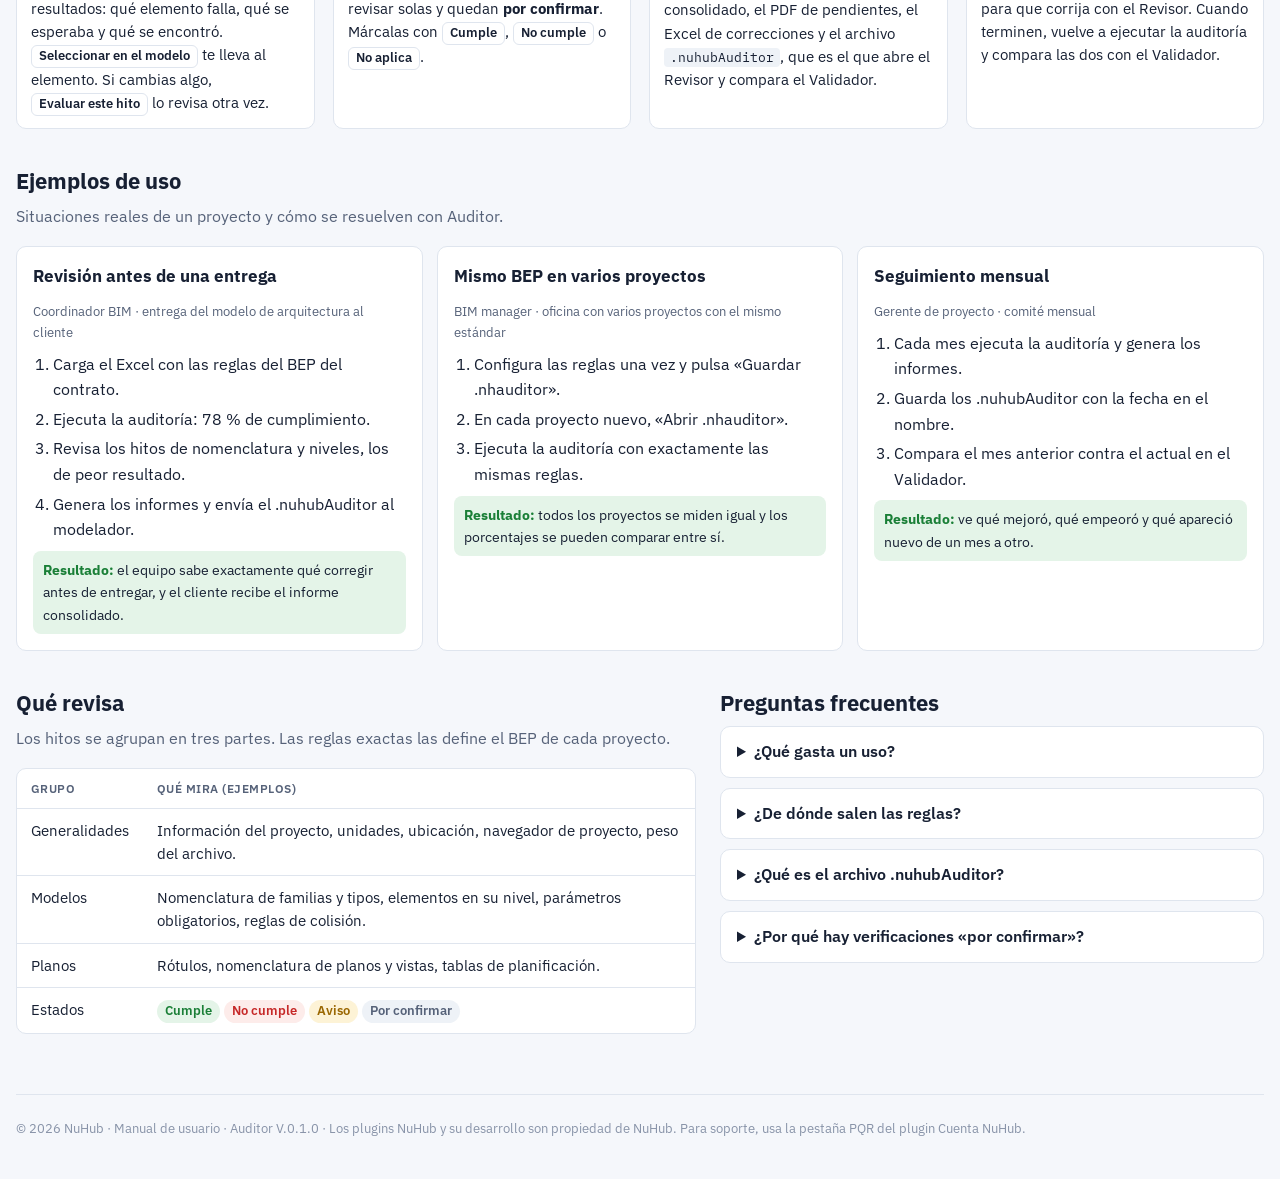
==== commit 3019db54: "Manual: sello «★ Gratis» en los plugins gratis, todas las páginas en V.0.1.0 y botones en gris (Cuen" ====
--- a/auditor/index.html
+++ b/auditor/index.html
@@ -57,6 +57,6 @@
   <section><h2>Preguntas frecuentes</h2><div class="preguntas"><details><summary>¿Qué gasta un uso?</summary><p>Cada auditoría completa con «Ejecutar auditoría». Evaluar un hito suelto, revisar resultados y generar informes no gasta usos. Si cancelas la auditoría a mitad, no se cuenta.</p></details><details><summary>¿De dónde salen las reglas?</summary><p>Del BEP de tu proyecto. Las cargas desde Excel (hay una plantilla), desde un .nhauditor guardado o tomándolas del modelo actual, y las ajustas en «Configuración del proyecto».</p></details><details><summary>¿Qué es el archivo .nuhubAuditor?</summary><p>Es el resultado de la auditoría con un código de integridad: no se puede editar a mano. Lo abre el Revisor para corregir y lo compara el Validador.</p></details><details><summary>¿Por qué hay verificaciones «por confirmar»?</summary><p>Algunas cosas no se pueden comprobar solas desde el modelo. Quedan para que tú las marques; hasta entonces no suman ni restan.</p></details></div></section>
   </div>
 </main>
-<footer>© 2026 NuHub · Manual de usuario · Auditor V.0.13 · Los plugins NuHub y su desarrollo son propiedad de NuHub. Para soporte, usa la pestaña PQR del plugin Cuenta NuHub.</footer>
+<footer>© 2026 NuHub · Manual de usuario · Auditor V.0.1.0 · Los plugins NuHub y su desarrollo son propiedad de NuHub. Para soporte, usa la pestaña PQR del plugin Cuenta NuHub.</footer>
 </body>
 </html>
--- a/estilos.css
+++ b/estilos.css
@@ -144,3 +144,9 @@
 .leyenda-f b.r { display: inline-block; width: 12px; height: 12px; transform: rotate(45deg); background: var(--ambar-suave); border: 1.5px solid var(--ambar); }
 .paso-uso { font-size: 12px; font-weight: 600; color: var(--ambar); background: var(--ambar-suave); border: 1px solid var(--ambar); padding: 0 8px; border-radius: 999px; }
 main > *, section { min-width: 0; }
+
+/* Plugins gratis: sello con estrella */
+.sello { display: inline-block; font: 600 12px/1 var(--fuente); font-style: normal; letter-spacing: 0; text-transform: none;
+  color: #8a5a00; background: #fff4dd; border: 1px solid #f3d19c; border-radius: 999px; padding: 4px 9px; margin-left: 8px; vertical-align: 2px; }
+.tarjeta.gratis { border-color: #f3d19c; }
+.tarjeta.gratis:hover { border-color: var(--azul); }
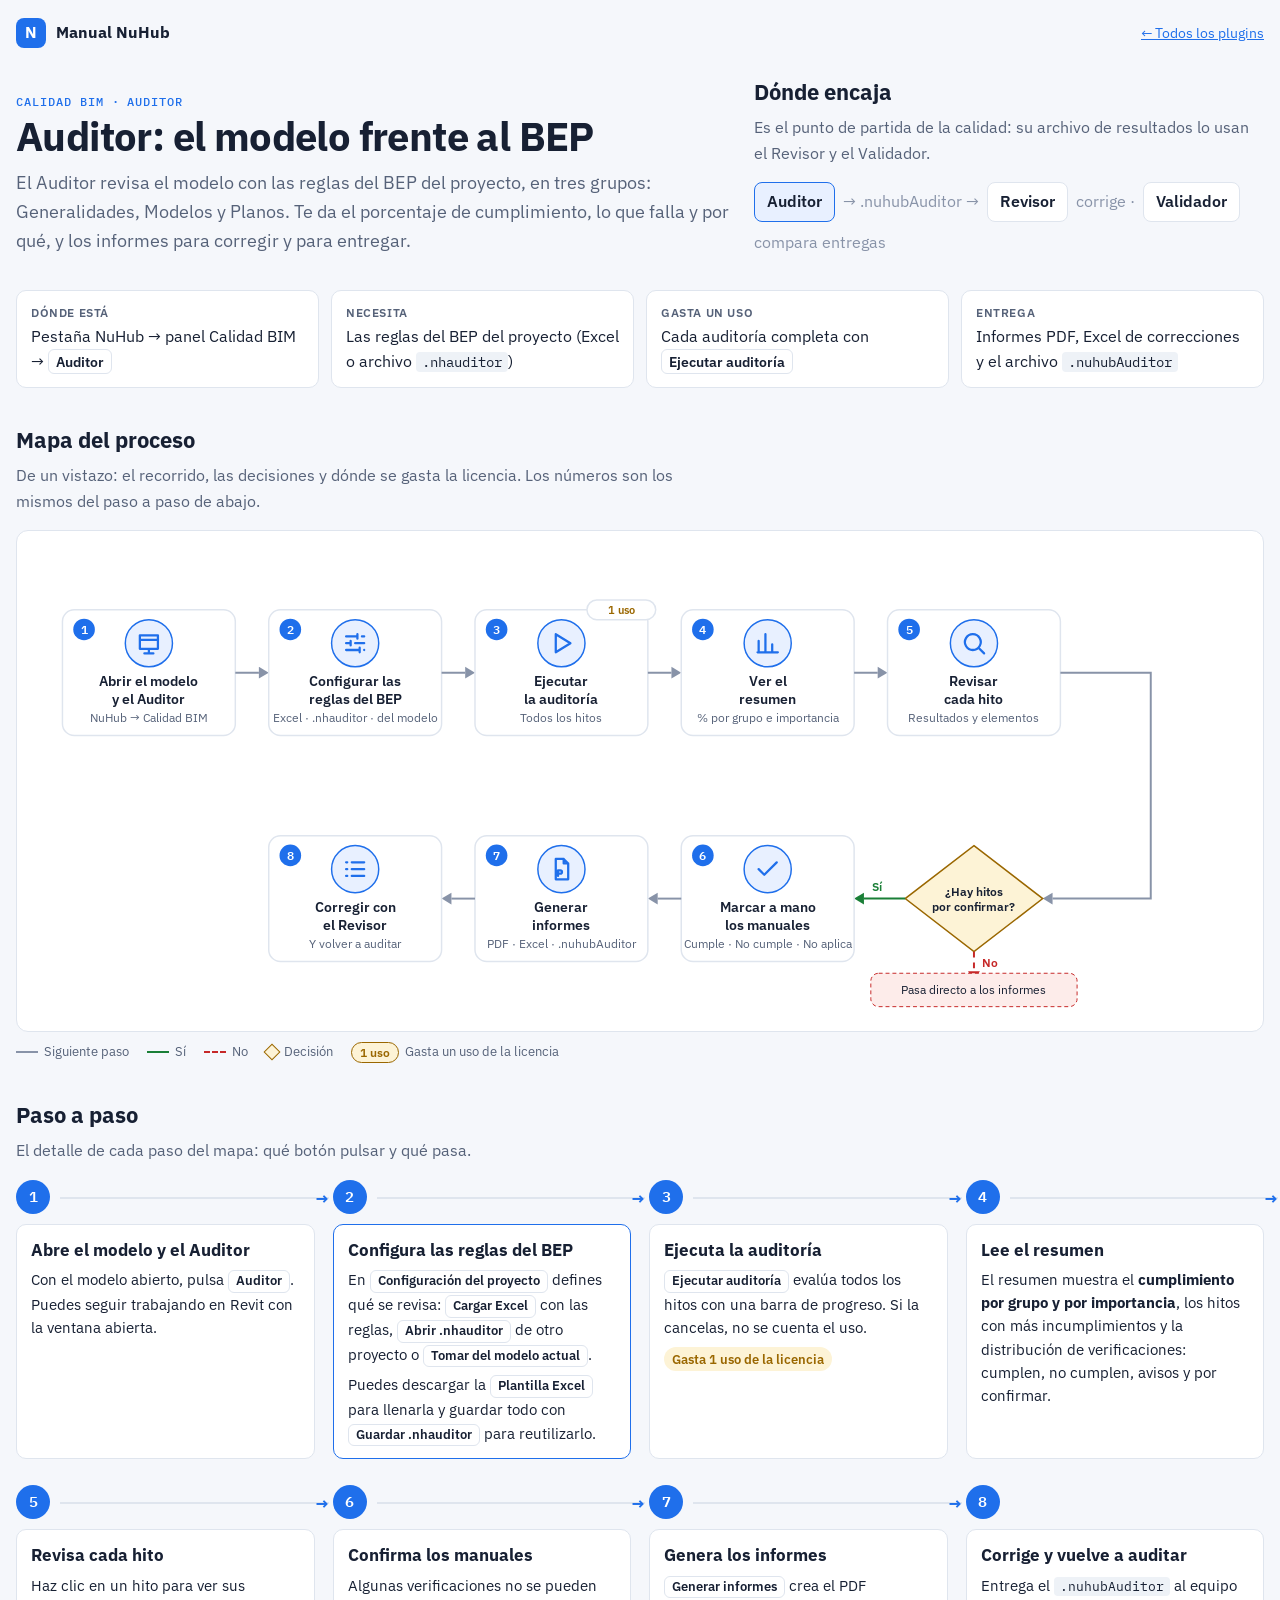
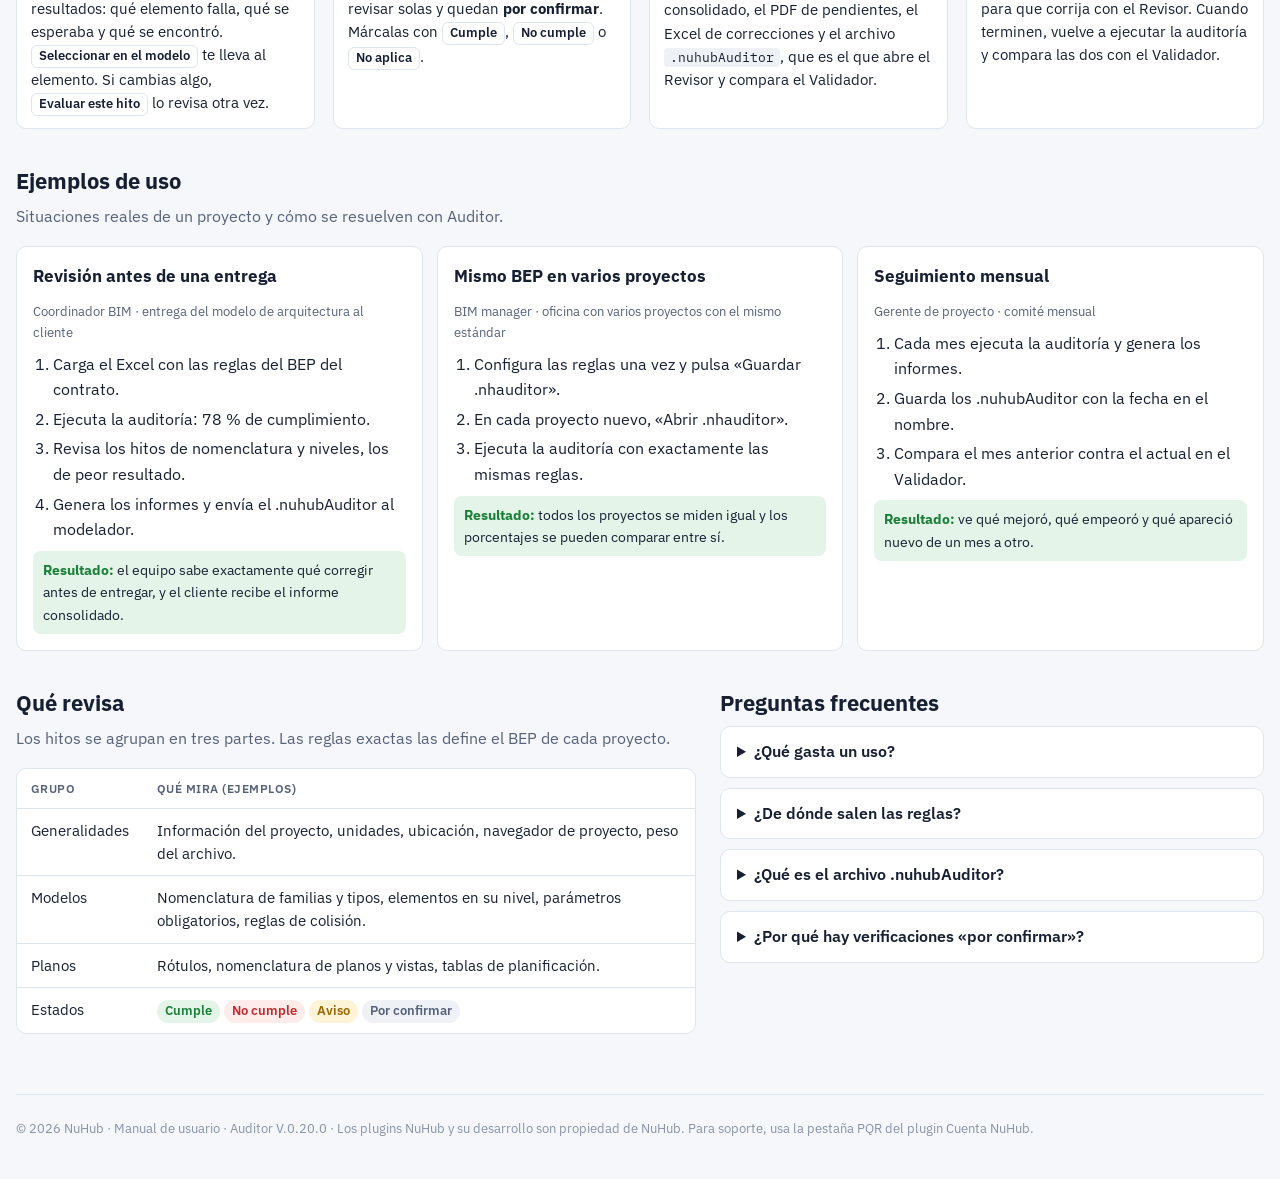
==== commit caa93cb2: "Manual: Exportadores con datos del modelo en la nomenclatura; todas las páginas en V.0.20.0 Co-Autho" ====
--- a/auditor/index.html
+++ b/auditor/index.html
@@ -7,7 +7,7 @@
 <meta name="description" content="Cómo usar NuHub Auditor en Revit: audita el modelo con las reglas del BEP, muestra el cumplimiento y genera los informes.">
 <link rel="preconnect" href="https://fonts.googleapis.com">
 <link rel="stylesheet" href="https://fonts.googleapis.com/css2?family=IBM+Plex+Mono:wght@400;500&family=IBM+Plex+Sans:wght@400;500;600;700&display=swap">
-<link rel="stylesheet" href="../estilos.css">
+<link rel="stylesheet" href="../estilos.css?v=20261101">
 </head>
 <body>
 <div class="barra">
@@ -57,6 +57,6 @@
   <section><h2>Preguntas frecuentes</h2><div class="preguntas"><details><summary>¿Qué gasta un uso?</summary><p>Cada auditoría completa con «Ejecutar auditoría». Evaluar un hito suelto, revisar resultados y generar informes no gasta usos. Si cancelas la auditoría a mitad, no se cuenta.</p></details><details><summary>¿De dónde salen las reglas?</summary><p>Del BEP de tu proyecto. Las cargas desde Excel (hay una plantilla), desde un .nhauditor guardado o tomándolas del modelo actual, y las ajustas en «Configuración del proyecto».</p></details><details><summary>¿Qué es el archivo .nuhubAuditor?</summary><p>Es el resultado de la auditoría con un código de integridad: no se puede editar a mano. Lo abre el Revisor para corregir y lo compara el Validador.</p></details><details><summary>¿Por qué hay verificaciones «por confirmar»?</summary><p>Algunas cosas no se pueden comprobar solas desde el modelo. Quedan para que tú las marques; hasta entonces no suman ni restan.</p></details></div></section>
   </div>
 </main>
-<footer>© 2026 NuHub · Manual de usuario · Auditor V.0.1.0 · Los plugins NuHub y su desarrollo son propiedad de NuHub. Para soporte, usa la pestaña PQR del plugin Cuenta NuHub.</footer>
+<footer>© 2026 NuHub · Manual de usuario · Auditor V.0.20.0 · Los plugins NuHub y su desarrollo son propiedad de NuHub. Para soporte, usa la pestaña PQR del plugin Cuenta NuHub.</footer>
 </body>
 </html>
--- a/estilos.css
+++ b/estilos.css
@@ -148,5 +148,6 @@
 /* Plugins gratis: sello con estrella */
 .sello { display: inline-block; font: 600 12px/1 var(--fuente); font-style: normal; letter-spacing: 0; text-transform: none;
   color: #8a5a00; background: #fff4dd; border: 1px solid #f3d19c; border-radius: 999px; padding: 4px 9px; margin-left: 8px; vertical-align: 2px; }
+.sello i { font-style: normal; color: #d4a017; font-size: 14px; }
 .tarjeta.gratis { border-color: #f3d19c; }
 .tarjeta.gratis:hover { border-color: var(--azul); }
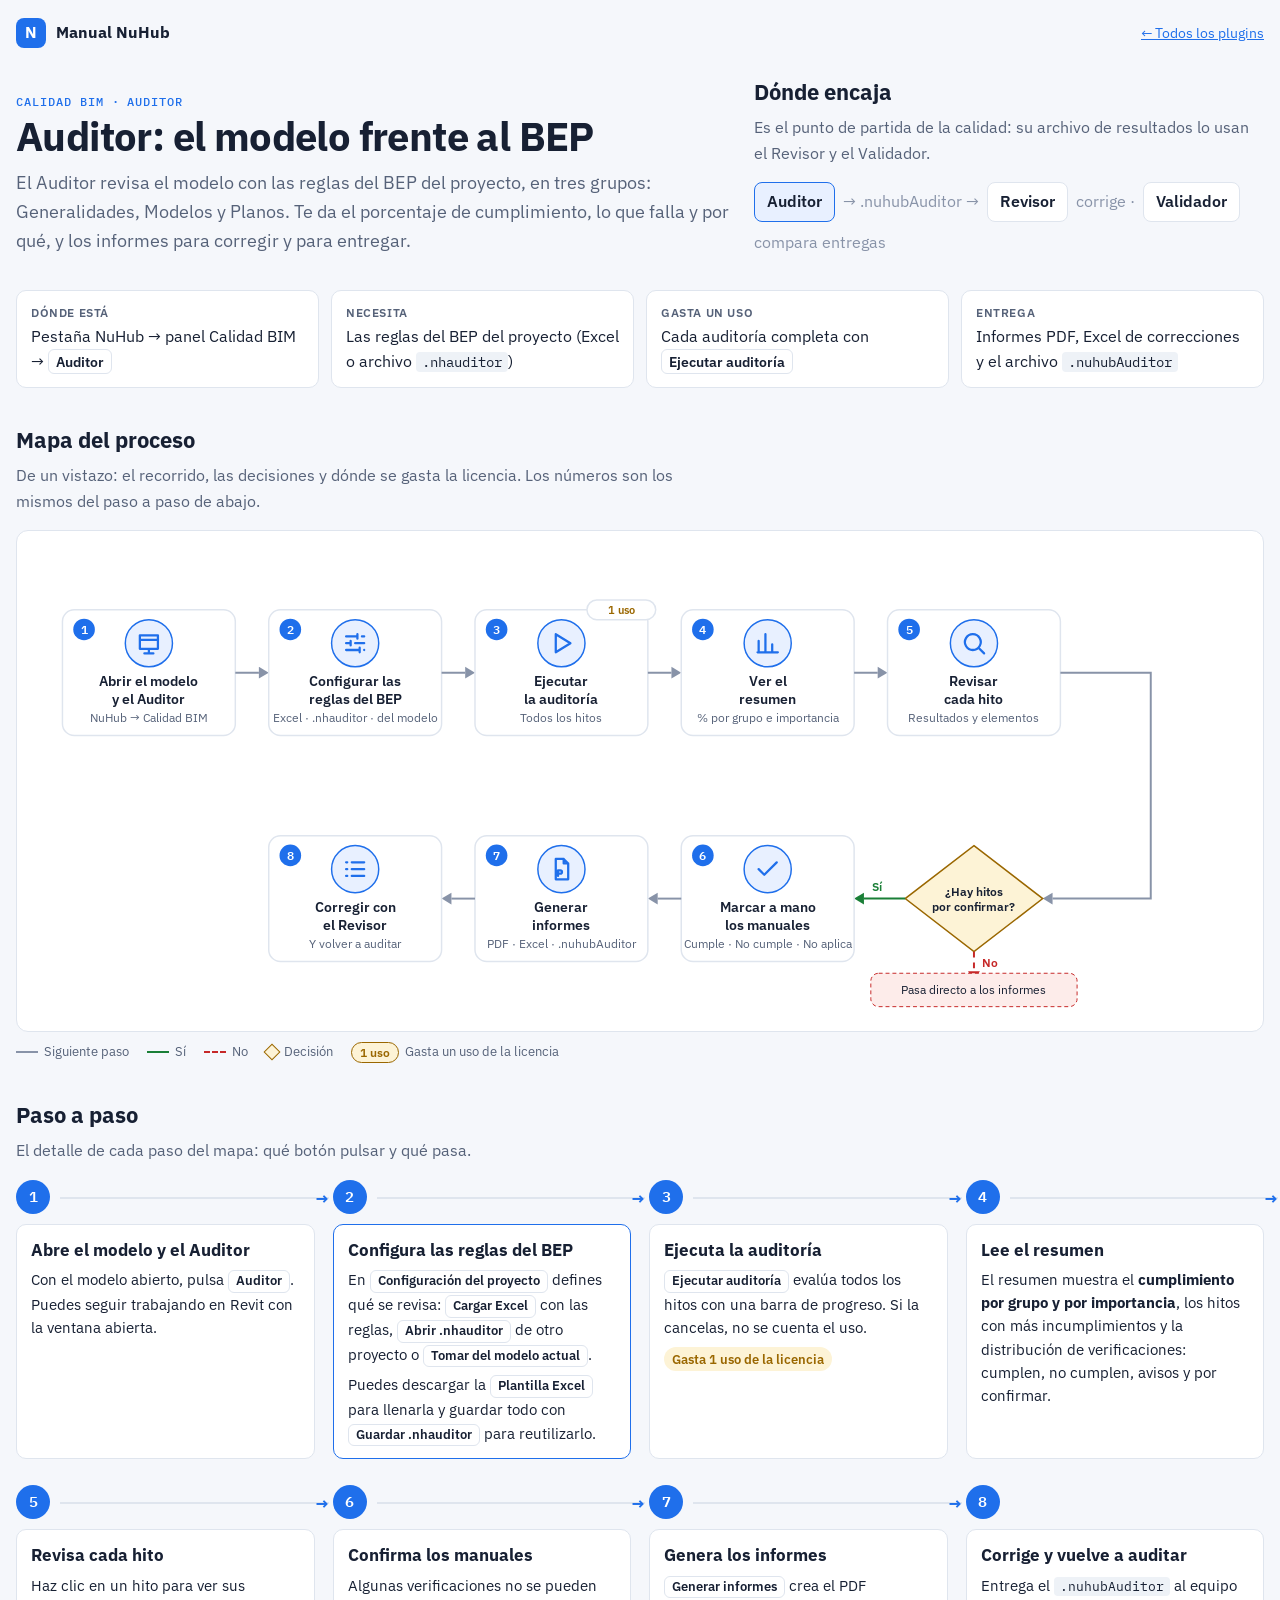
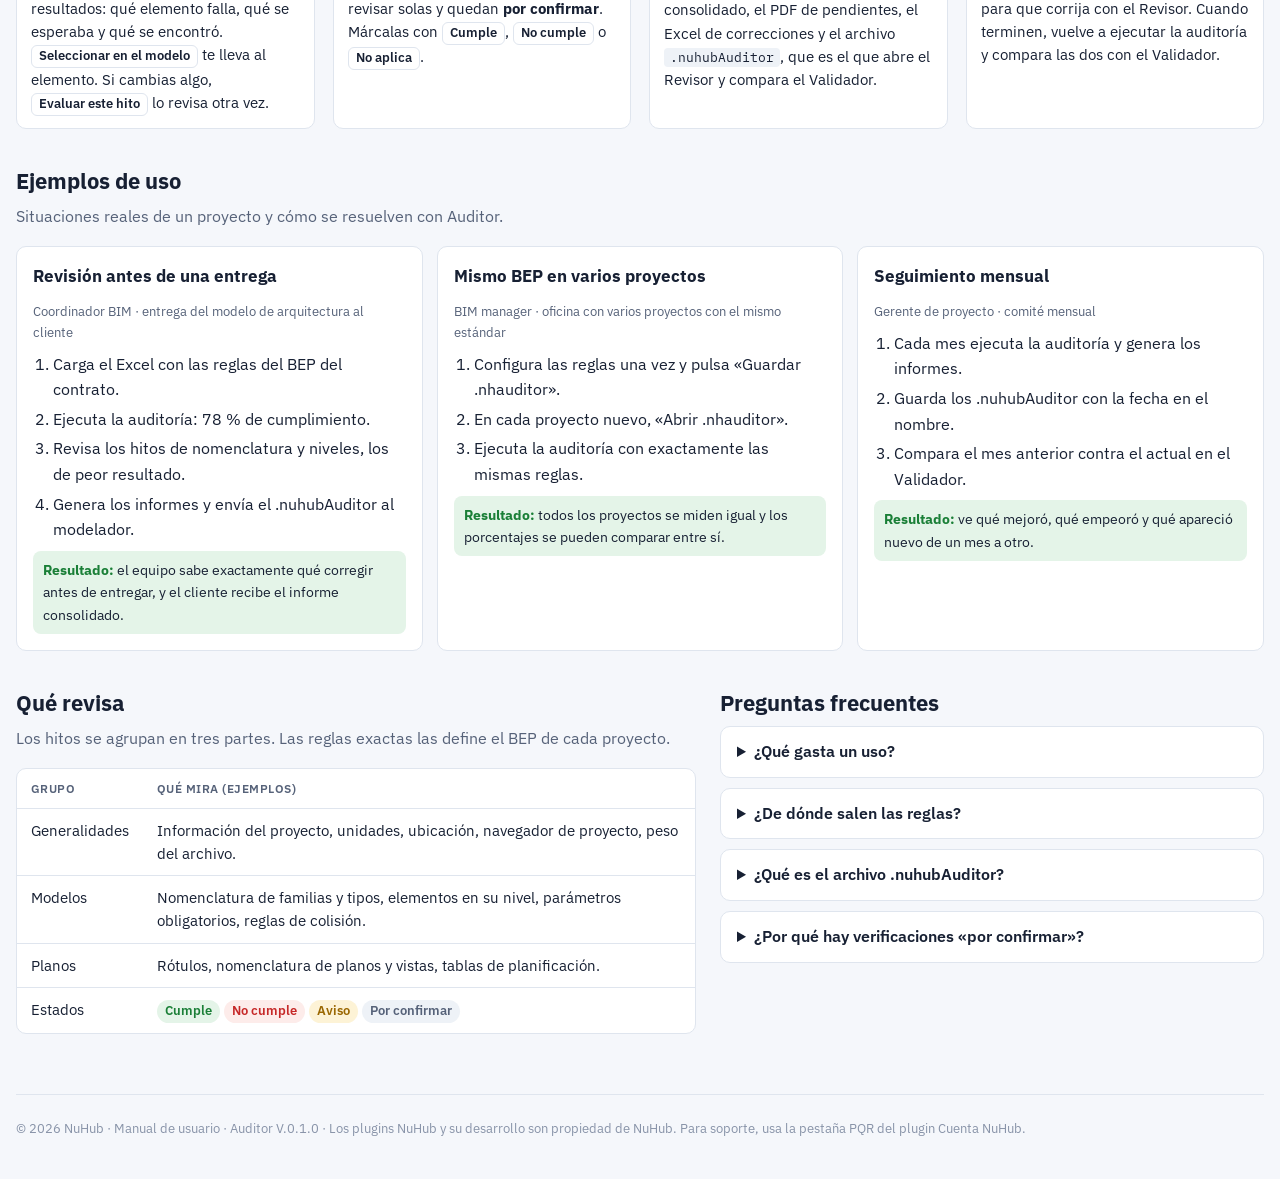
==== commit 8ab6f9eb: "Manual: versión V.0.1.0 Co-Authored-By: Claude Opus 5.5 <noreply@anthropic.com> Claude-Session: http" ====
--- a/auditor/index.html
+++ b/auditor/index.html
@@ -57,6 +57,6 @@
   <section><h2>Preguntas frecuentes</h2><div class="preguntas"><details><summary>¿Qué gasta un uso?</summary><p>Cada auditoría completa con «Ejecutar auditoría». Evaluar un hito suelto, revisar resultados y generar informes no gasta usos. Si cancelas la auditoría a mitad, no se cuenta.</p></details><details><summary>¿De dónde salen las reglas?</summary><p>Del BEP de tu proyecto. Las cargas desde Excel (hay una plantilla), desde un .nhauditor guardado o tomándolas del modelo actual, y las ajustas en «Configuración del proyecto».</p></details><details><summary>¿Qué es el archivo .nuhubAuditor?</summary><p>Es el resultado de la auditoría con un código de integridad: no se puede editar a mano. Lo abre el Revisor para corregir y lo compara el Validador.</p></details><details><summary>¿Por qué hay verificaciones «por confirmar»?</summary><p>Algunas cosas no se pueden comprobar solas desde el modelo. Quedan para que tú las marques; hasta entonces no suman ni restan.</p></details></div></section>
   </div>
 </main>
-<footer>© 2026 NuHub · Manual de usuario · Auditor V.0.20.0 · Los plugins NuHub y su desarrollo son propiedad de NuHub. Para soporte, usa la pestaña PQR del plugin Cuenta NuHub.</footer>
+<footer>© 2026 NuHub · Manual de usuario · Auditor V.0.1.0 · Los plugins NuHub y su desarrollo son propiedad de NuHub. Para soporte, usa la pestaña PQR del plugin Cuenta NuHub.</footer>
 </body>
 </html>
